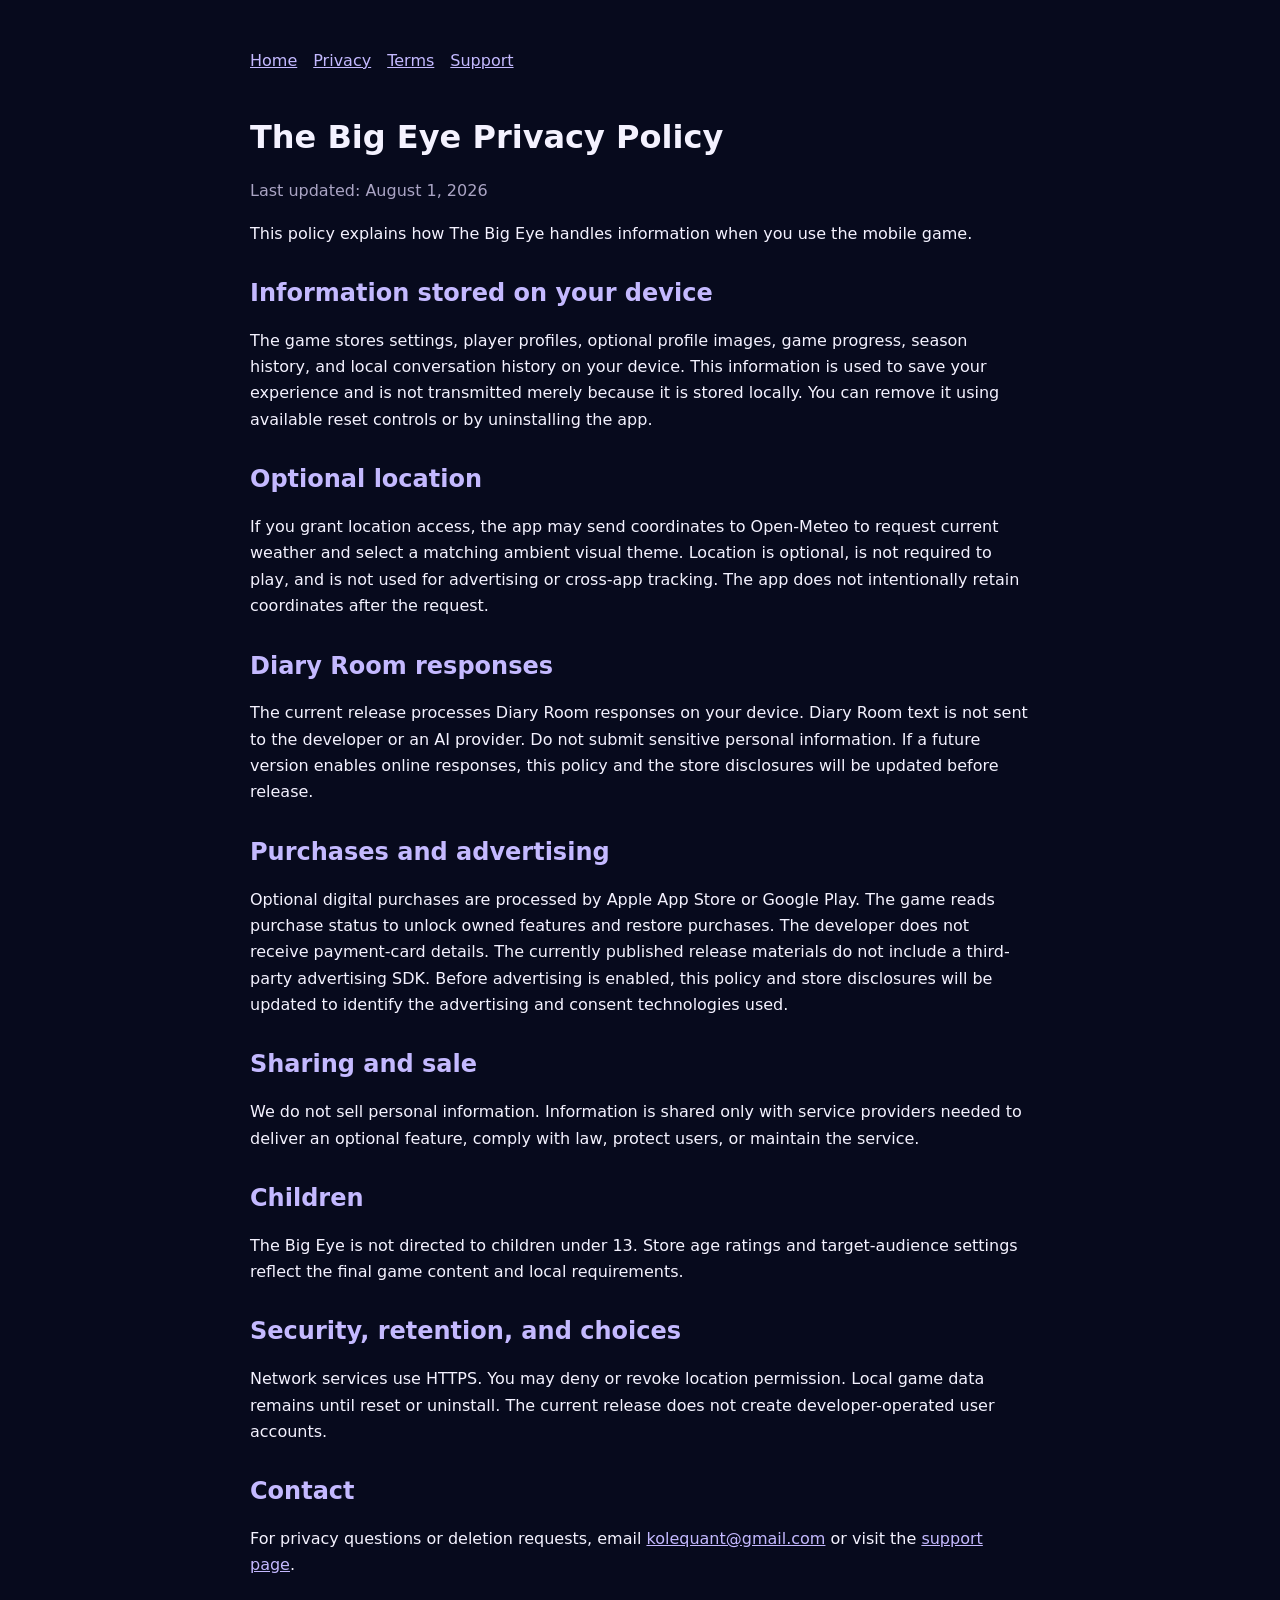
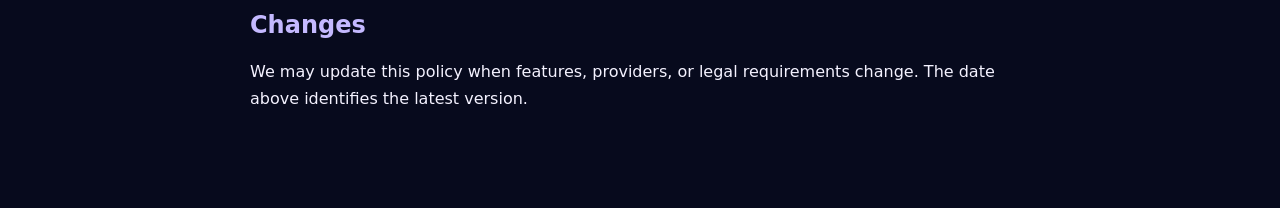
==== privacy-policy.html @ 2d13d963 "Add privacy-policy.html" ====
<!doctype html><html lang="en"><head><meta charset="utf-8"><meta name="viewport" content="width=device-width,initial-scale=1"><title>The Big Eye Privacy Policy</title><link rel="stylesheet" href="./styles.css"></head><body><main><nav aria-label="Legal and support"><a href="./index.html">Home</a><a href="./privacy-policy.html">Privacy</a><a href="./terms-of-use.html">Terms</a><a href="./support.html">Support</a></nav><h1>The Big Eye Privacy Policy</h1><p class="updated">Last updated: August 1, 2026</p><p>This policy explains how The Big Eye handles information when you use the mobile game.</p><h2>Information stored on your device</h2><p>The game stores settings, player profiles, optional profile images, game progress, season history, and local conversation history on your device. This information is used to save your experience and is not transmitted merely because it is stored locally. You can remove it using available reset controls or by uninstalling the app.</p><h2>Optional location</h2><p>If you grant location access, the app may send coordinates to Open-Meteo to request current weather and select a matching ambient visual theme. Location is optional, is not required to play, and is not used for advertising or cross-app tracking. The app does not intentionally retain coordinates after the request.</p><h2>Diary Room responses</h2><p>The current release processes Diary Room responses on your device. Diary Room text is not sent to the developer or an AI provider. Do not submit sensitive personal information. If a future version enables online responses, this policy and the store disclosures will be updated before release.</p><h2>Purchases and advertising</h2><p>Optional digital purchases are processed by Apple App Store or Google Play. The game reads purchase status to unlock owned features and restore purchases. The developer does not receive payment-card details. The currently published release materials do not include a third-party advertising SDK. Before advertising is enabled, this policy and store disclosures will be updated to identify the advertising and consent technologies used.</p><h2>Sharing and sale</h2><p>We do not sell personal information. Information is shared only with service providers needed to deliver an optional feature, comply with law, protect users, or maintain the service.</p><h2>Children</h2><p>The Big Eye is not directed to children under 13. Store age ratings and target-audience settings reflect the final game content and local requirements.</p><h2>Security, retention, and choices</h2><p>Network services use HTTPS. You may deny or revoke location permission. Local game data remains until reset or uninstall. The current release does not create developer-operated user accounts.</p><h2>Contact</h2><p>For privacy questions or deletion requests, email <a href="mailto:kolequant@gmail.com">kolequant@gmail.com</a> or visit the <a href="./support.html">support page</a>.</p><h2>Changes</h2><p>We may update this policy when features, providers, or legal requirements change. The date above identifies the latest version.</p></main></body></html>
---- styles.css ----
:root{color-scheme:dark;font:16px/1.65 system-ui,-apple-system,BlinkMacSystemFont,"Segoe UI",sans-serif;background:#070a1d;color:#f4f2ff}*{box-sizing:border-box}body{margin:0}main{width:min(780px,calc(100% - 40px));margin:auto;padding:48px 0 80px}nav{display:flex;flex-wrap:wrap;gap:16px;margin-bottom:44px}a{color:#c4b9ff}h1,h2{line-height:1.2}h2{margin-top:2rem;color:#c4b9ff}.updated,.muted{color:#aaa4c4}.card{padding:20px;border:1px solid #312c55;border-radius:16px;background:#10142c;margin:18px 0}.button{display:inline-block;padding:10px 16px;border-radius:999px;background:#6f57d9;color:white;text-decoration:none;font-weight:700}
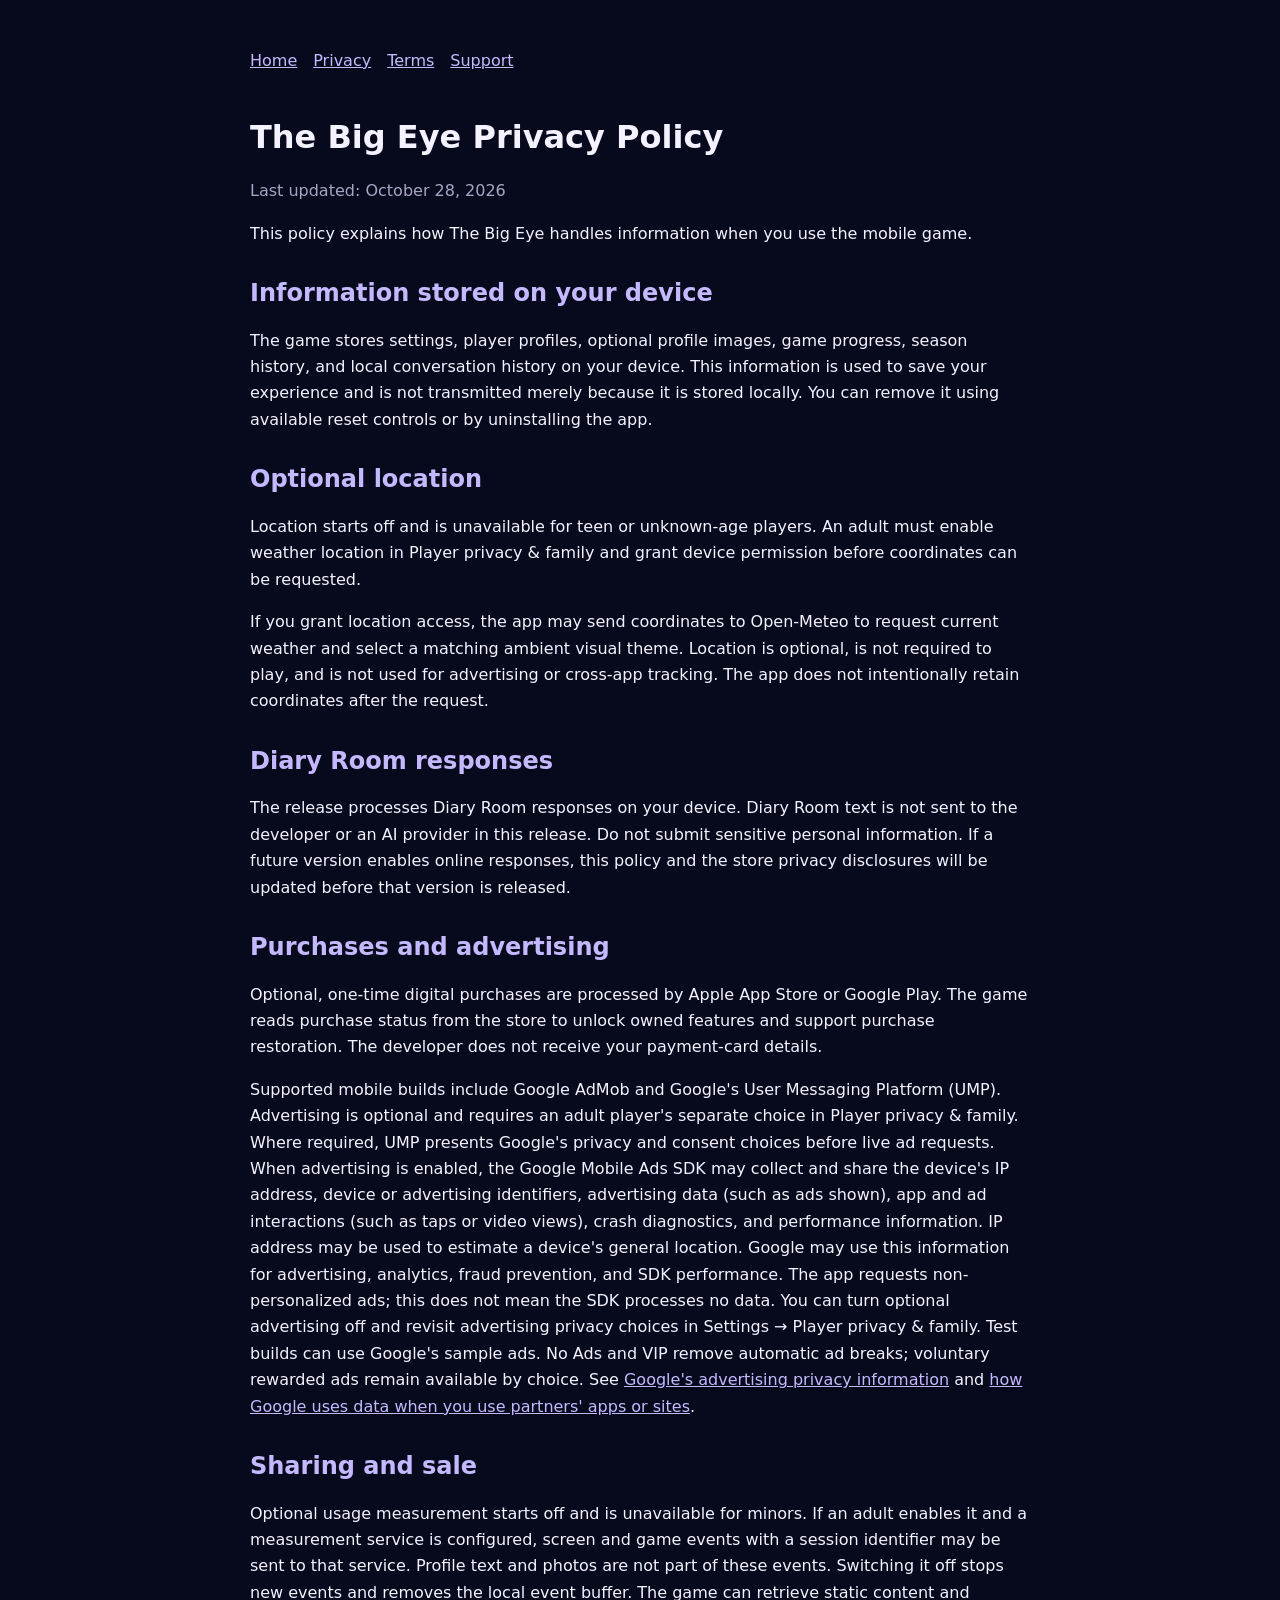
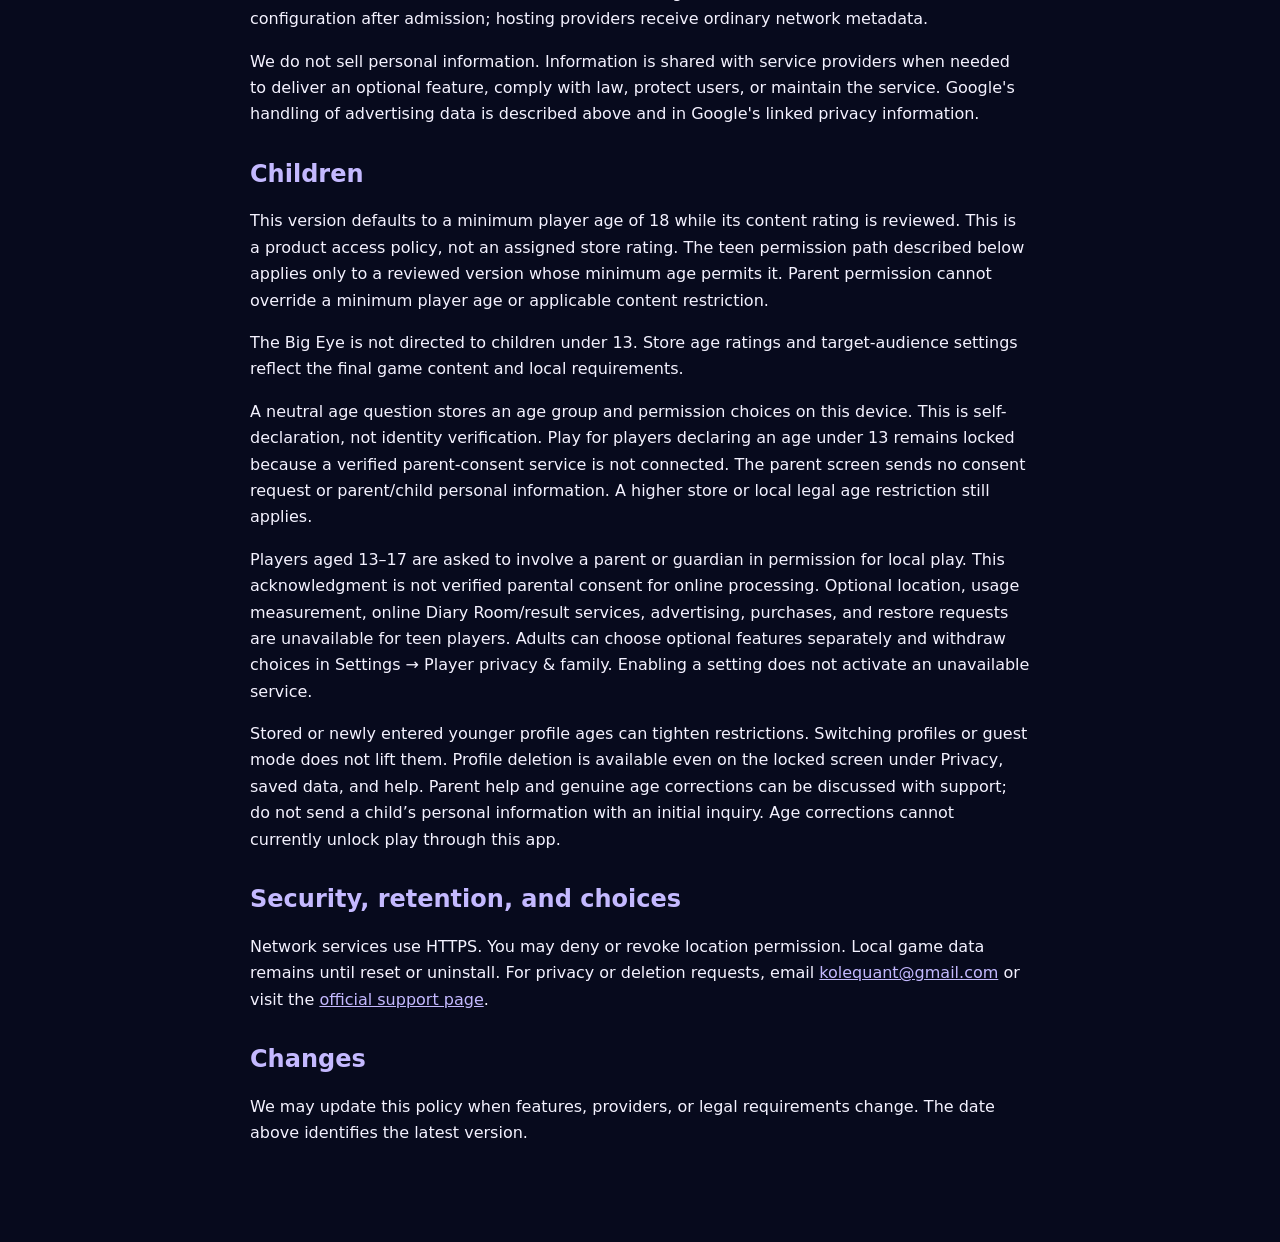
==== commit eefa9e79: "Update privacy policy for AdMob and UMP" ====
--- a/privacy-policy.html
+++ b/privacy-policy.html
@@ -1 +1,140 @@
-<!doctype html><html lang="en"><head><meta charset="utf-8"><meta name="viewport" content="width=device-width,initial-scale=1"><title>The Big Eye Privacy Policy</title><link rel="stylesheet" href="./styles.css"></head><body><main><nav aria-label="Legal and support"><a href="./index.html">Home</a><a href="./privacy-policy.html">Privacy</a><a href="./terms-of-use.html">Terms</a><a href="./support.html">Support</a></nav><h1>The Big Eye Privacy Policy</h1><p class="updated">Last updated: August 1, 2026</p><p>This policy explains how The Big Eye handles information when you use the mobile game.</p><h2>Information stored on your device</h2><p>The game stores settings, player profiles, optional profile images, game progress, season history, and local conversation history on your device. This information is used to save your experience and is not transmitted merely because it is stored locally. You can remove it using available reset controls or by uninstalling the app.</p><h2>Optional location</h2><p>If you grant location access, the app may send coordinates to Open-Meteo to request current weather and select a matching ambient visual theme. Location is optional, is not required to play, and is not used for advertising or cross-app tracking. The app does not intentionally retain coordinates after the request.</p><h2>Diary Room responses</h2><p>The current release processes Diary Room responses on your device. Diary Room text is not sent to the developer or an AI provider. Do not submit sensitive personal information. If a future version enables online responses, this policy and the store disclosures will be updated before release.</p><h2>Purchases and advertising</h2><p>Optional digital purchases are processed by Apple App Store or Google Play. The game reads purchase status to unlock owned features and restore purchases. The developer does not receive payment-card details. The currently published release materials do not include a third-party advertising SDK. Before advertising is enabled, this policy and store disclosures will be updated to identify the advertising and consent technologies used.</p><h2>Sharing and sale</h2><p>We do not sell personal information. Information is shared only with service providers needed to deliver an optional feature, comply with law, protect users, or maintain the service.</p><h2>Children</h2><p>The Big Eye is not directed to children under 13. Store age ratings and target-audience settings reflect the final game content and local requirements.</p><h2>Security, retention, and choices</h2><p>Network services use HTTPS. You may deny or revoke location permission. Local game data remains until reset or uninstall. The current release does not create developer-operated user accounts.</p><h2>Contact</h2><p>For privacy questions or deletion requests, email <a href="mailto:kolequant@gmail.com">kolequant@gmail.com</a> or visit the <a href="./support.html">support page</a>.</p><h2>Changes</h2><p>We may update this policy when features, providers, or legal requirements change. The date above identifies the latest version.</p></main></body></html>+<!doctype html>
+<html lang="en">
+  <head>
+    <meta charset="utf-8" />
+    <meta name="viewport" content="width=device-width, initial-scale=1" />
+    <title>The Big Eye Privacy Policy</title>
+    <link rel="stylesheet" href="./styles.css" />
+  </head>
+  <body>
+    <main>
+      <nav aria-label="Legal and support">
+        <a href="./index.html">Home</a>
+        <a href="./privacy-policy.html">Privacy</a>
+        <a href="./terms-of-use.html">Terms</a>
+        <a href="./support.html">Support</a>
+      </nav>
+
+      <h1>The Big Eye Privacy Policy</h1>
+      <p class="updated">Last updated: October 28, 2026</p>
+      <p>This policy explains how The Big Eye handles information when you use the mobile game.</p>
+
+      <h2>Information stored on your device</h2>
+      <p>
+        The game stores settings, player profiles, optional profile images, game progress, season
+        history, and local conversation history on your device. This information is used to save
+        your experience and is not transmitted merely because it is stored locally. You can remove
+        it using available reset controls or by uninstalling the app.
+      </p>
+
+      <h2>Optional location</h2>
+      <p>
+        Location starts off and is unavailable for teen or unknown-age players. An adult must enable
+        weather location in Player privacy &amp; family and grant device permission before
+        coordinates can be requested.
+      </p>
+      <p>
+        If you grant location access, the app may send coordinates to Open-Meteo to request current
+        weather and select a matching ambient visual theme. Location is optional, is not required to
+        play, and is not used for advertising or cross-app tracking. The app does not intentionally
+        retain coordinates after the request.
+      </p>
+
+      <h2>Diary Room responses</h2>
+      <p>
+        The release processes Diary Room responses on your device. Diary Room text is not sent to
+        the developer or an AI provider in this release. Do not submit sensitive personal
+        information. If a future version enables online responses, this policy and the store privacy
+        disclosures will be updated before that version is released.
+      </p>
+
+      <h2>Purchases and advertising</h2>
+      <p>
+        Optional, one-time digital purchases are processed by Apple App Store or Google Play. The
+        game reads purchase status from the store to unlock owned features and support purchase
+        restoration. The developer does not receive your payment-card details.
+      </p>
+      <p>
+        Supported mobile builds include Google AdMob and Google's User Messaging Platform (UMP).
+        Advertising is optional and requires an adult player's separate choice in Player privacy
+        &amp; family. Where required, UMP presents Google's privacy and consent choices before live
+        ad requests. When advertising is enabled, the Google Mobile Ads SDK may collect and share
+        the device's IP address, device or advertising identifiers, advertising data (such as ads
+        shown), app and ad interactions (such as taps or video views), crash diagnostics, and
+        performance information. IP address may be used to estimate a device's general location.
+        Google may use this information for advertising, analytics, fraud prevention, and SDK
+        performance. The app requests non-personalized ads; this does not mean the SDK processes no
+        data. You can turn optional advertising off and revisit advertising privacy choices in
+        Settings → Player privacy &amp; family. Test builds can use Google's sample ads. No Ads and
+        VIP remove automatic ad breaks; voluntary rewarded ads remain available by choice. See
+        <a href="https://policies.google.com/technologies/ads">Google's advertising privacy information</a>
+        and
+        <a href="https://policies.google.com/technologies/partner-sites">how Google uses data when you use partners' apps or sites</a>.
+      </p>
+
+      <h2>Sharing and sale</h2>
+      <p>
+        Optional usage measurement starts off and is unavailable for minors. If an adult enables it
+        and a measurement service is configured, screen and game events with a session identifier
+        may be sent to that service. Profile text and photos are not part of these events. Switching
+        it off stops new events and removes the local event buffer. The game can retrieve static
+        content and configuration after admission; hosting providers receive ordinary network
+        metadata.
+      </p>
+      <p>
+        We do not sell personal information. Information is shared with service providers when
+        needed to deliver an optional feature, comply with law, protect users, or maintain the
+        service. Google's handling of advertising data is described above and in Google's linked
+        privacy information.
+      </p>
+
+      <h2>Children</h2>
+      <p>
+        This version defaults to a minimum player age of 18 while its content rating is reviewed.
+        This is a product access policy, not an assigned store rating. The teen permission path
+        described below applies only to a reviewed version whose minimum age permits it. Parent
+        permission cannot override a minimum player age or applicable content restriction.
+      </p>
+      <p>
+        The Big Eye is not directed to children under 13. Store age ratings and target-audience
+        settings reflect the final game content and local requirements.
+      </p>
+      <p>
+        A neutral age question stores an age group and permission choices on this device. This is
+        self-declaration, not identity verification. Play for players declaring an age under 13
+        remains locked because a verified parent-consent service is not connected. The parent screen
+        sends no consent request or parent/child personal information. A higher store or local legal
+        age restriction still applies.
+      </p>
+      <p>
+        Players aged 13–17 are asked to involve a parent or guardian in permission for local play.
+        This acknowledgment is not verified parental consent for online processing. Optional
+        location, usage measurement, online Diary Room/result services, advertising, purchases, and
+        restore requests are unavailable for teen players. Adults can choose optional features
+        separately and withdraw choices in Settings → Player privacy &amp; family. Enabling a
+        setting does not activate an unavailable service.
+      </p>
+      <p>
+        Stored or newly entered younger profile ages can tighten restrictions. Switching profiles or
+        guest mode does not lift them. Profile deletion is available even on the locked screen under
+        Privacy, saved data, and help. Parent help and genuine age corrections can be discussed with
+        support; do not send a child’s personal information with an initial inquiry. Age corrections
+        cannot currently unlock play through this app.
+      </p>
+
+      <h2>Security, retention, and choices</h2>
+      <p>
+        Network services use HTTPS. You may deny or revoke location permission. Local game data
+        remains until reset or uninstall. For privacy or deletion requests, email
+        <a href="mailto:kolequant@gmail.com">kolequant@gmail.com</a> or visit the
+        <a href="https://georgi-cole.github.io/big-eye-legal/support.html">official support page</a>.
+      </p>
+
+      <h2>Changes</h2>
+      <p>
+        We may update this policy when features, providers, or legal requirements change. The date
+        above identifies the latest version.
+      </p>
+    </main>
+  </body>
+</html>
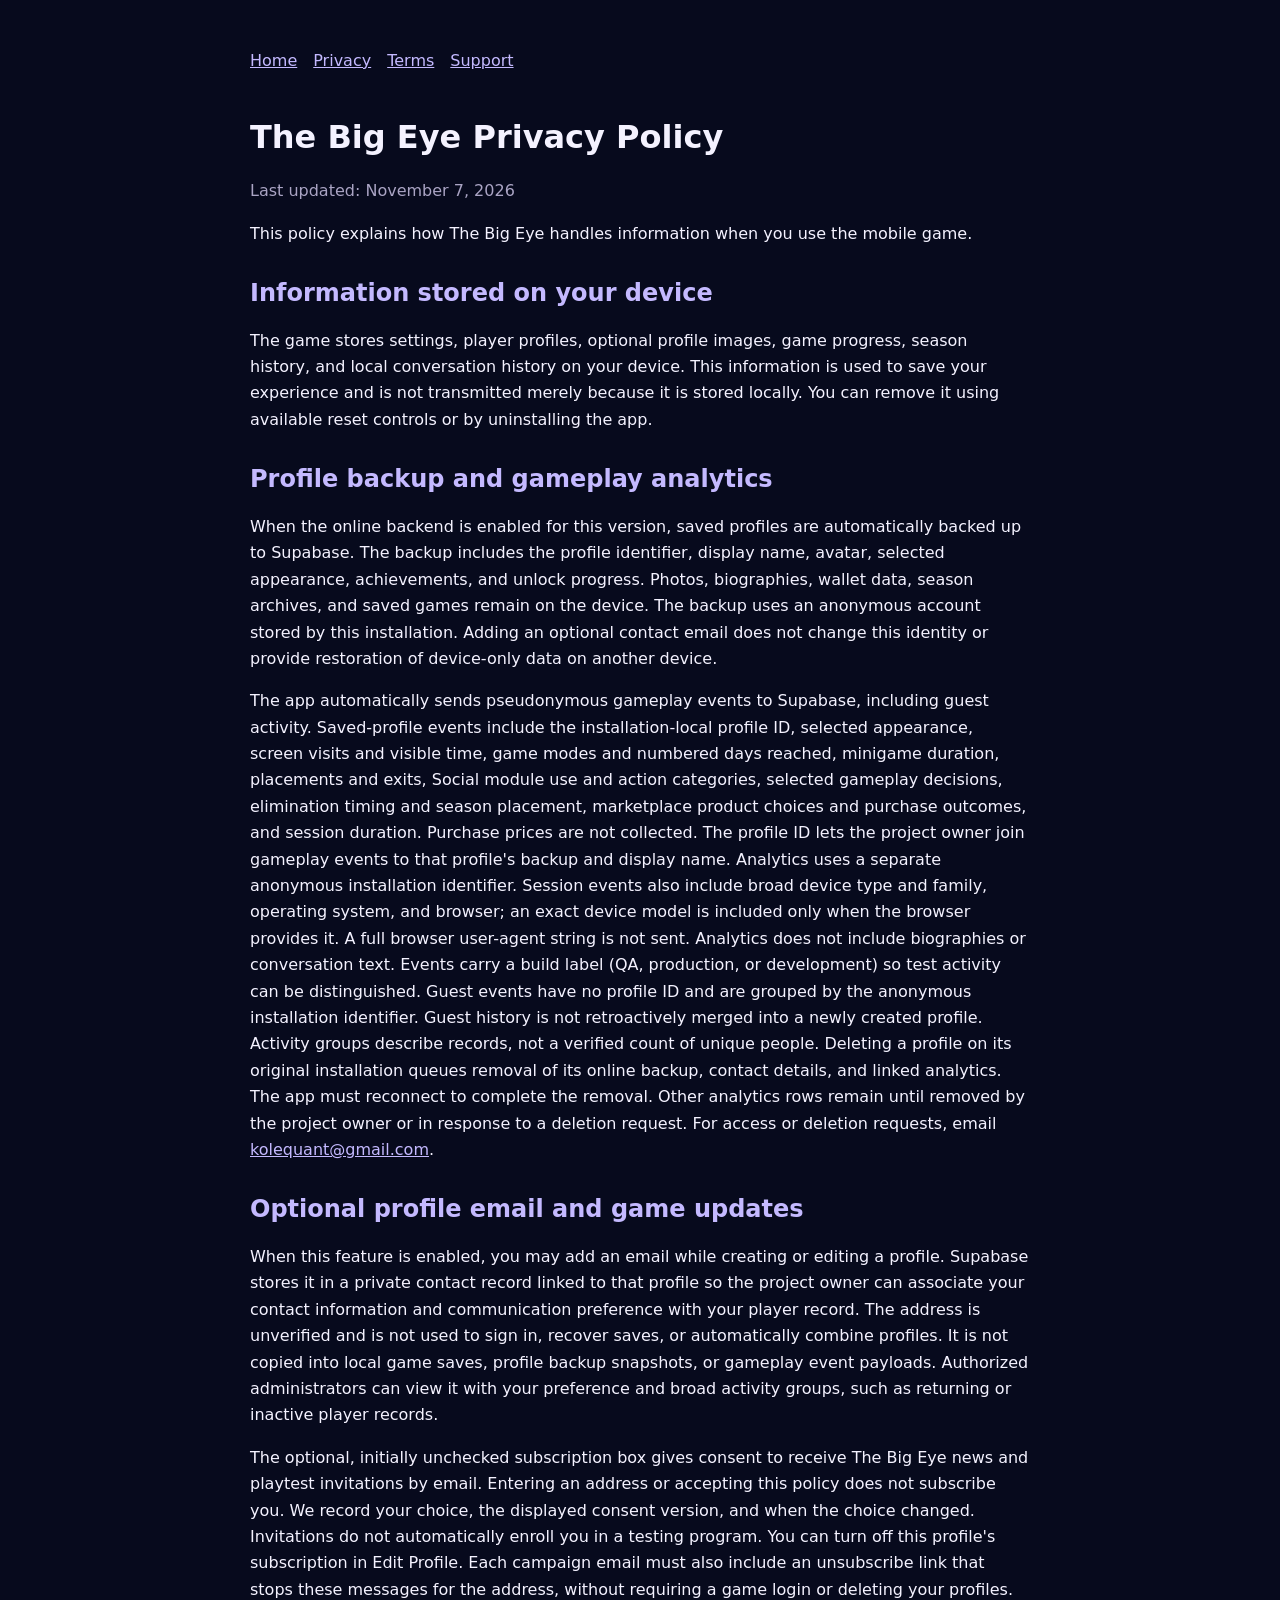
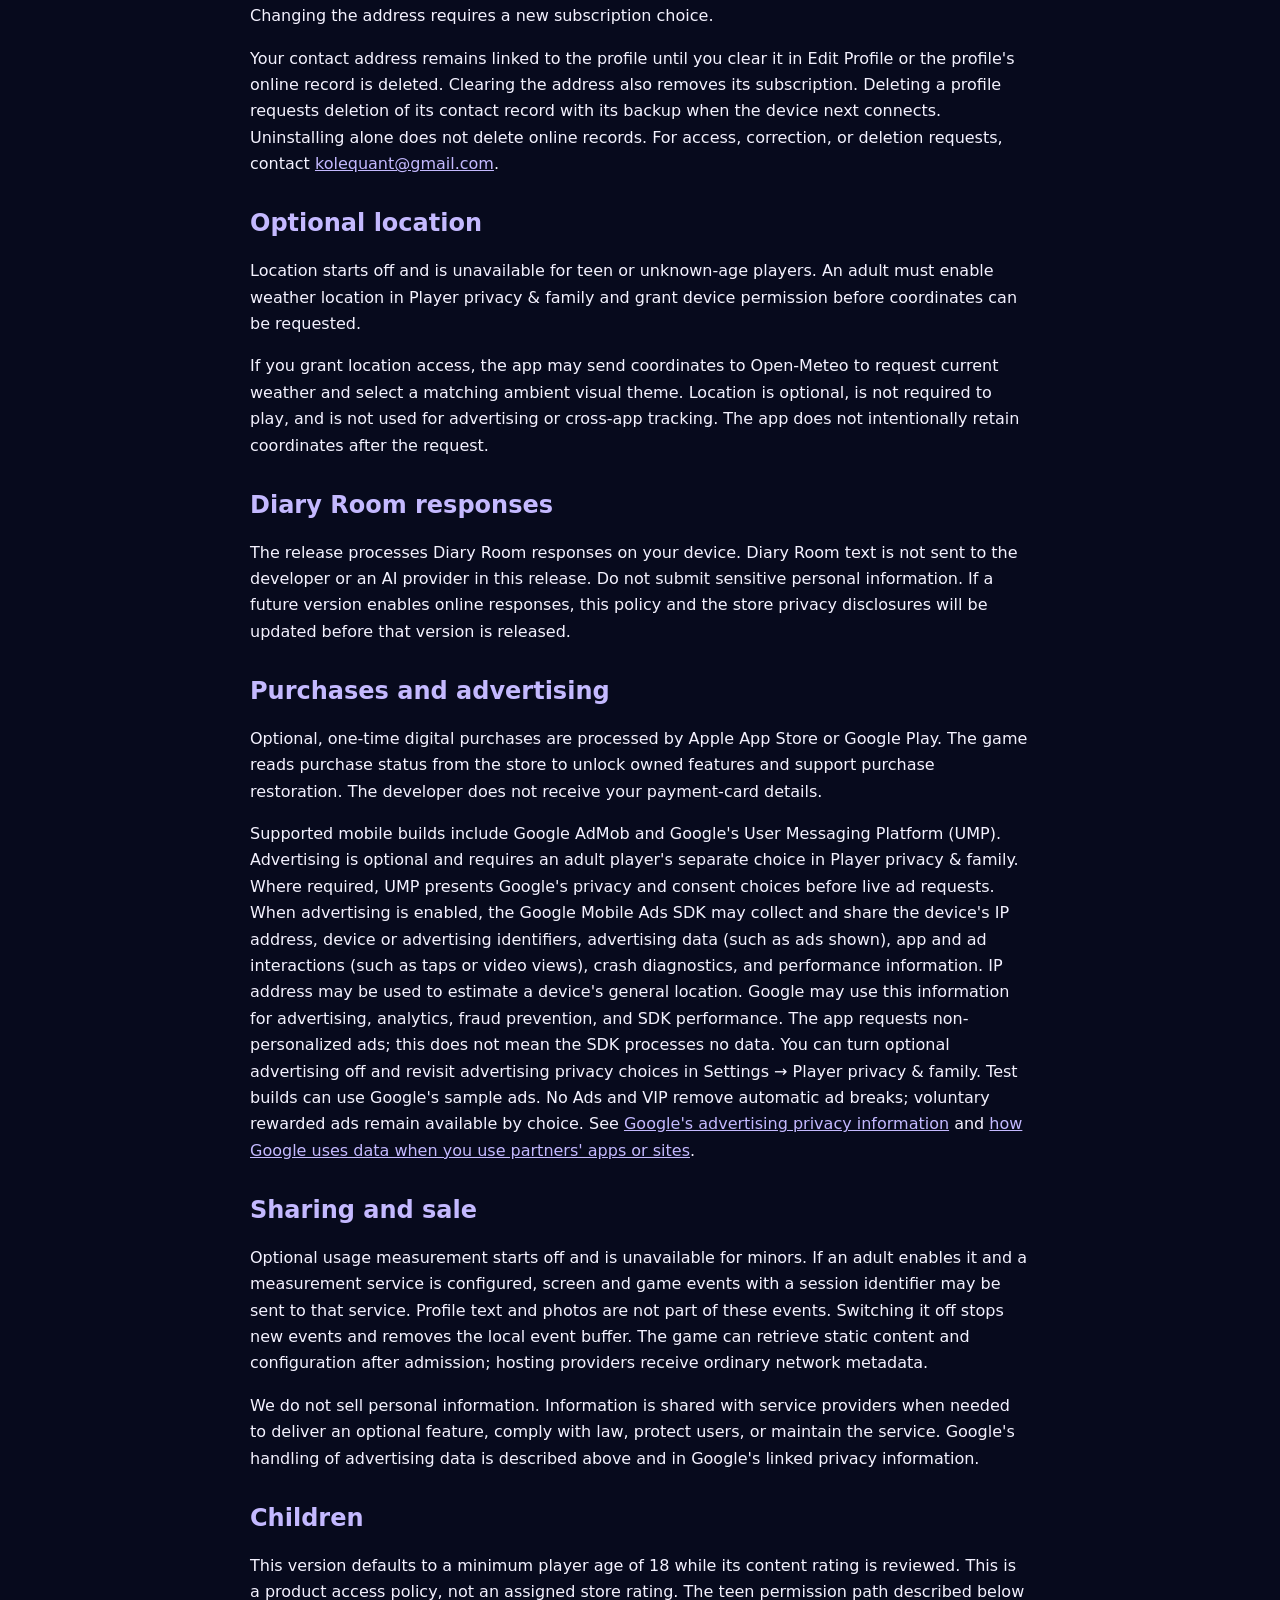
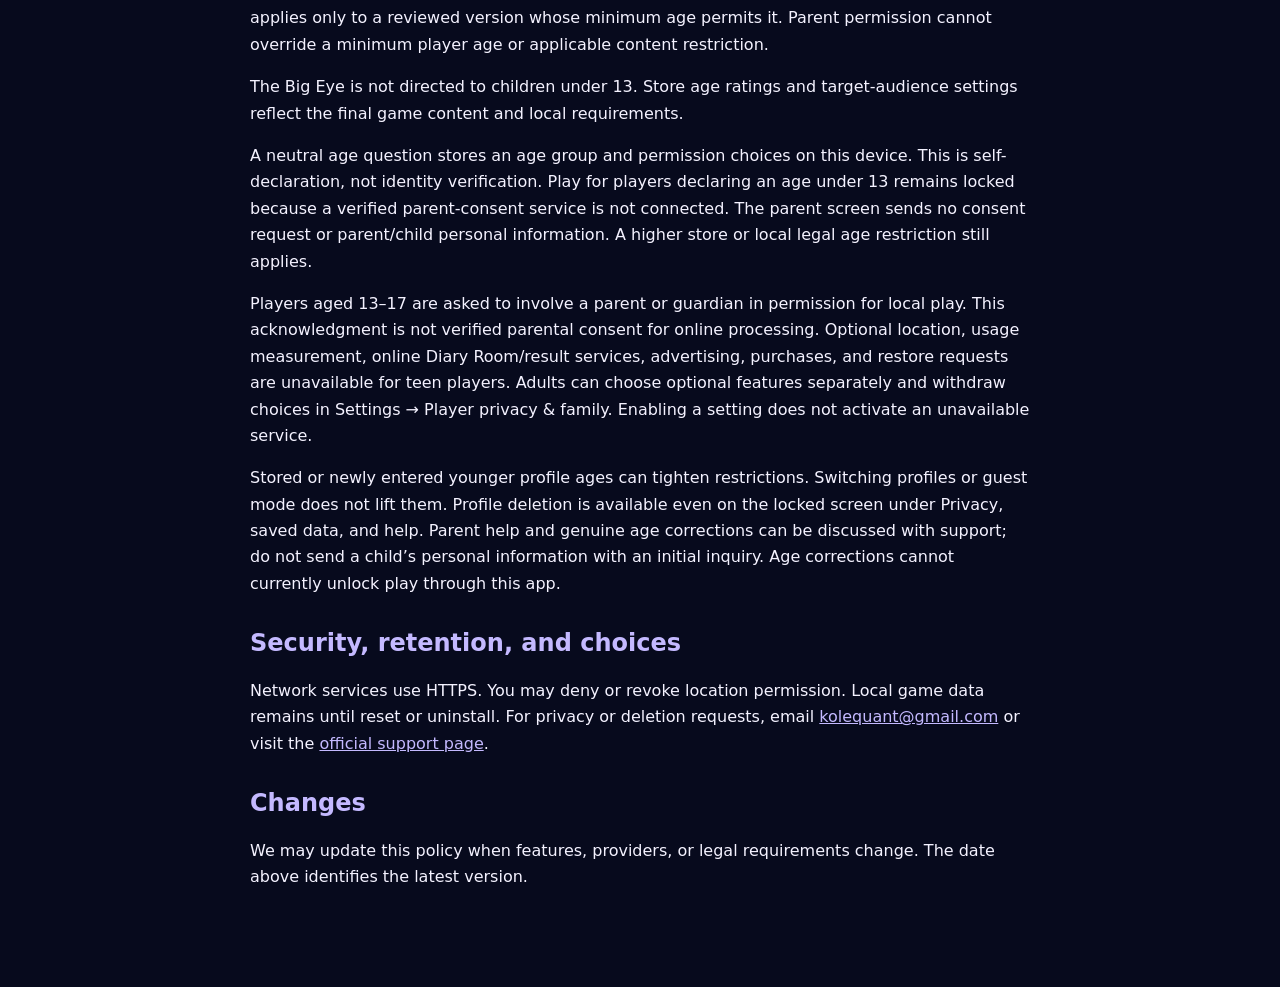
==== commit c7654eed: "Disclose cloud profile backups and optional contact preferences" ====
--- a/privacy-policy.html
+++ b/privacy-policy.html
@@ -16,7 +16,7 @@
       </nav>
 
       <h1>The Big Eye Privacy Policy</h1>
-      <p class="updated">Last updated: October 28, 2026</p>
+      <p class="updated">Last updated: November 7, 2026</p>
       <p>This policy explains how The Big Eye handles information when you use the mobile game.</p>
 
       <h2>Information stored on your device</h2>
@@ -27,6 +27,62 @@
         it using available reset controls or by uninstalling the app.
       </p>
 
+      <h2>Profile backup and gameplay analytics</h2>
+      <p>
+        When the online backend is enabled for this version, saved profiles are automatically backed
+        up to Supabase. The backup includes the profile identifier, display name, avatar, selected
+        appearance, achievements, and unlock progress. Photos, biographies, wallet data, season
+        archives, and saved games remain on the device. The backup uses an anonymous account stored
+        by this installation. Adding an optional contact email does not change this identity or
+        provide restoration of device-only data on another device.
+      </p>
+      <p>
+        The app automatically sends pseudonymous gameplay events to Supabase, including guest
+        activity. Saved-profile events include the installation-local profile ID, selected
+        appearance, screen visits and visible time, game modes and numbered days reached, minigame
+        duration, placements and exits, Social module use and action categories, selected gameplay
+        decisions, elimination timing and season placement, marketplace product choices and purchase
+        outcomes, and session duration. Purchase prices are not collected. The profile ID lets the
+        project owner join gameplay events to that profile's backup and display name. Analytics uses
+        a separate anonymous installation identifier. Session events also include broad device type
+        and family, operating system, and browser; an exact device model is included only when the
+        browser provides it. A full browser user-agent string is not sent. Analytics does not
+        include biographies or conversation text. Events carry a build label (QA, production, or
+        development) so test activity can be distinguished. Guest events have no profile ID and are
+        grouped by the anonymous installation identifier. Guest history is not retroactively merged
+        into a newly created profile. Activity groups describe records, not a verified count of
+        unique people. Deleting a profile on its original installation queues removal of its online
+        backup, contact details, and linked analytics. The app must reconnect to complete the
+        removal. Other analytics rows remain until removed by the project owner or in response to a
+        deletion request. For access or deletion requests, email
+        <a href="mailto:kolequant@gmail.com">kolequant@gmail.com</a>.
+      </p>
+      <h2>Optional profile email and game updates</h2>
+      <p>
+        When this feature is enabled, you may add an email while creating or editing a profile.
+        Supabase stores it in a private contact record linked to that profile so the project owner
+        can associate your contact information and communication preference with your player record.
+        The address is unverified and is not used to sign in, recover saves, or automatically
+        combine profiles. It is not copied into local game saves, profile backup snapshots, or
+        gameplay event payloads. Authorized administrators can view it with your preference and
+        broad activity groups, such as returning or inactive player records.
+      </p>
+      <p>
+        The optional, initially unchecked subscription box gives consent to receive The Big Eye news
+        and playtest invitations by email. Entering an address or accepting this policy does not
+        subscribe you. We record your choice, the displayed consent version, and when the choice
+        changed. Invitations do not automatically enroll you in a testing program. You can turn off
+        this profile's subscription in Edit Profile. Each campaign email must also include an
+        unsubscribe link that stops these messages for the address, without requiring a game login
+        or deleting your profiles. Changing the address requires a new subscription choice.
+      </p>
+      <p>
+        Your contact address remains linked to the profile until you clear it in Edit Profile or the
+        profile's online record is deleted. Clearing the address also removes its subscription.
+        Deleting a profile requests deletion of its contact record with its backup when the device
+        next connects. Uninstalling alone does not delete online records. For access, correction, or
+        deletion requests, contact <a href="mailto:kolequant@gmail.com">kolequant@gmail.com</a>.
+      </p>
       <h2>Optional location</h2>
       <p>
         Location starts off and is unavailable for teen or unknown-age players. An adult must enable
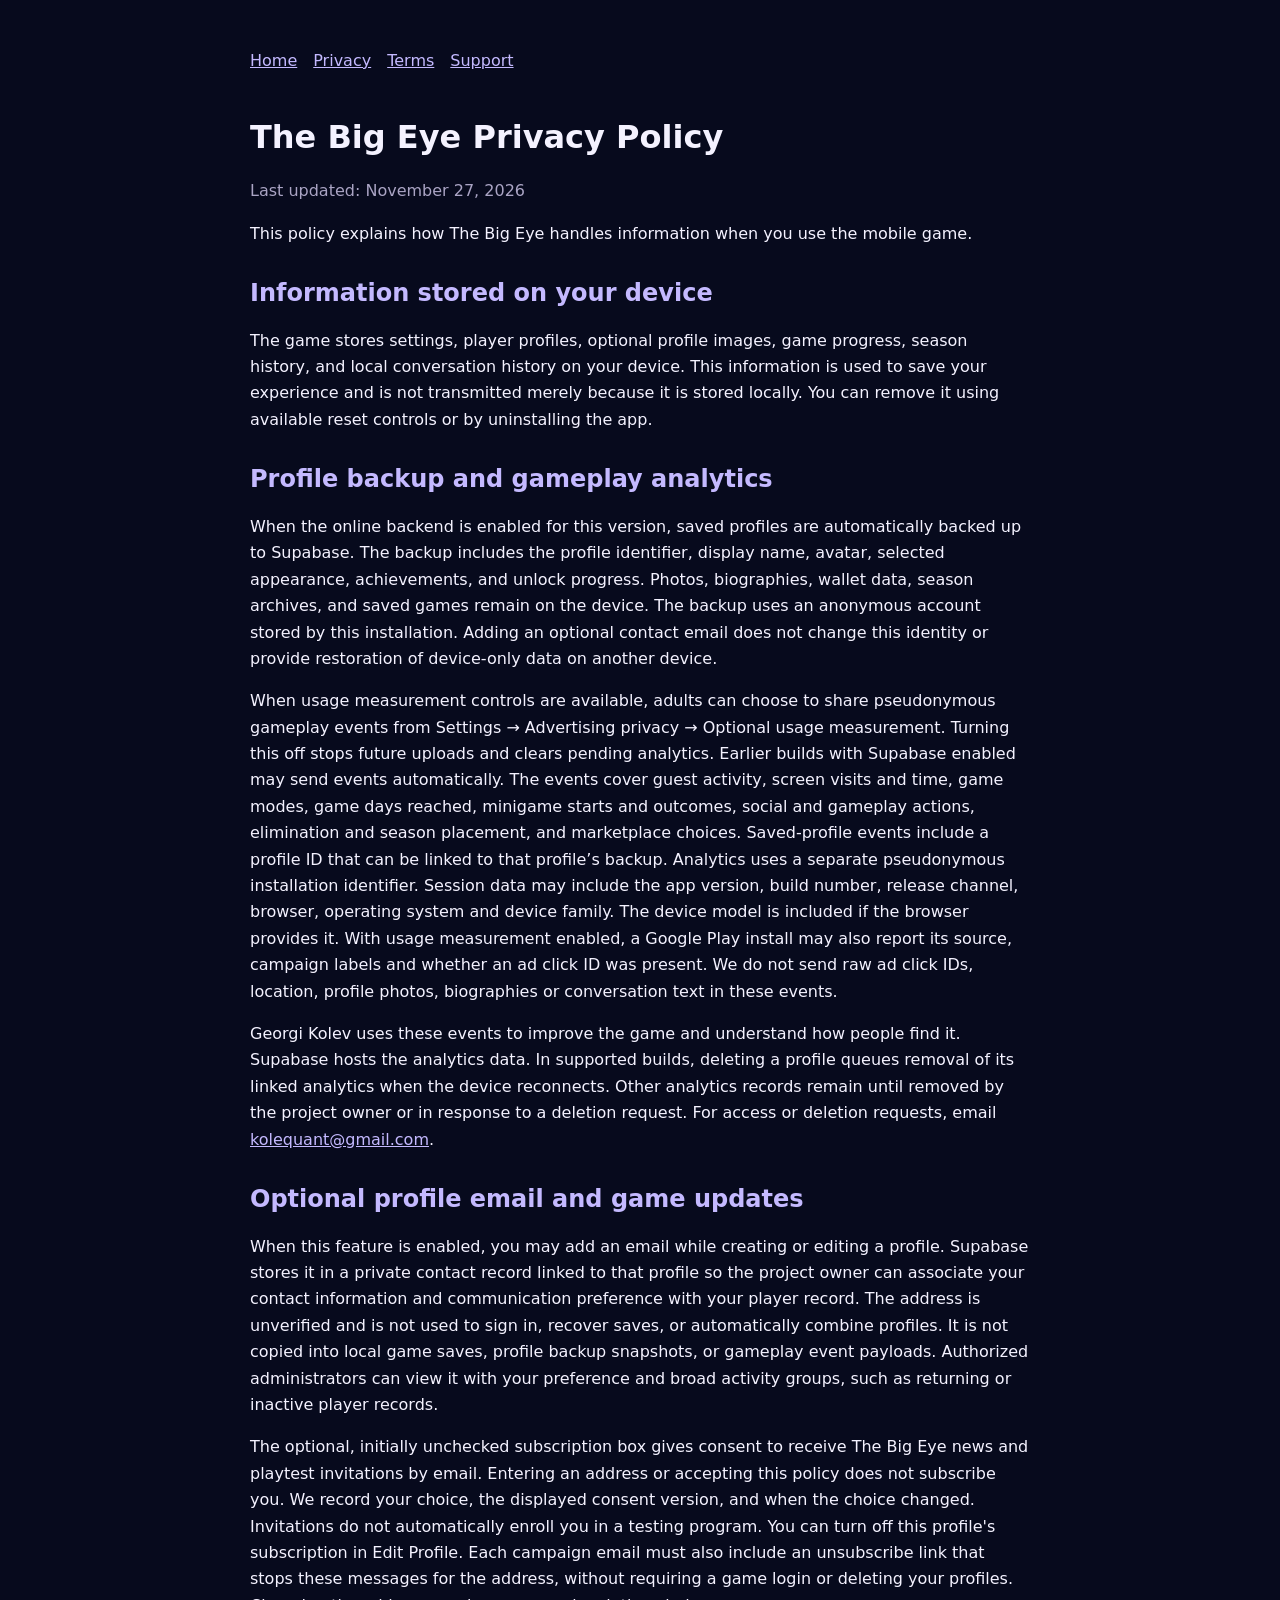
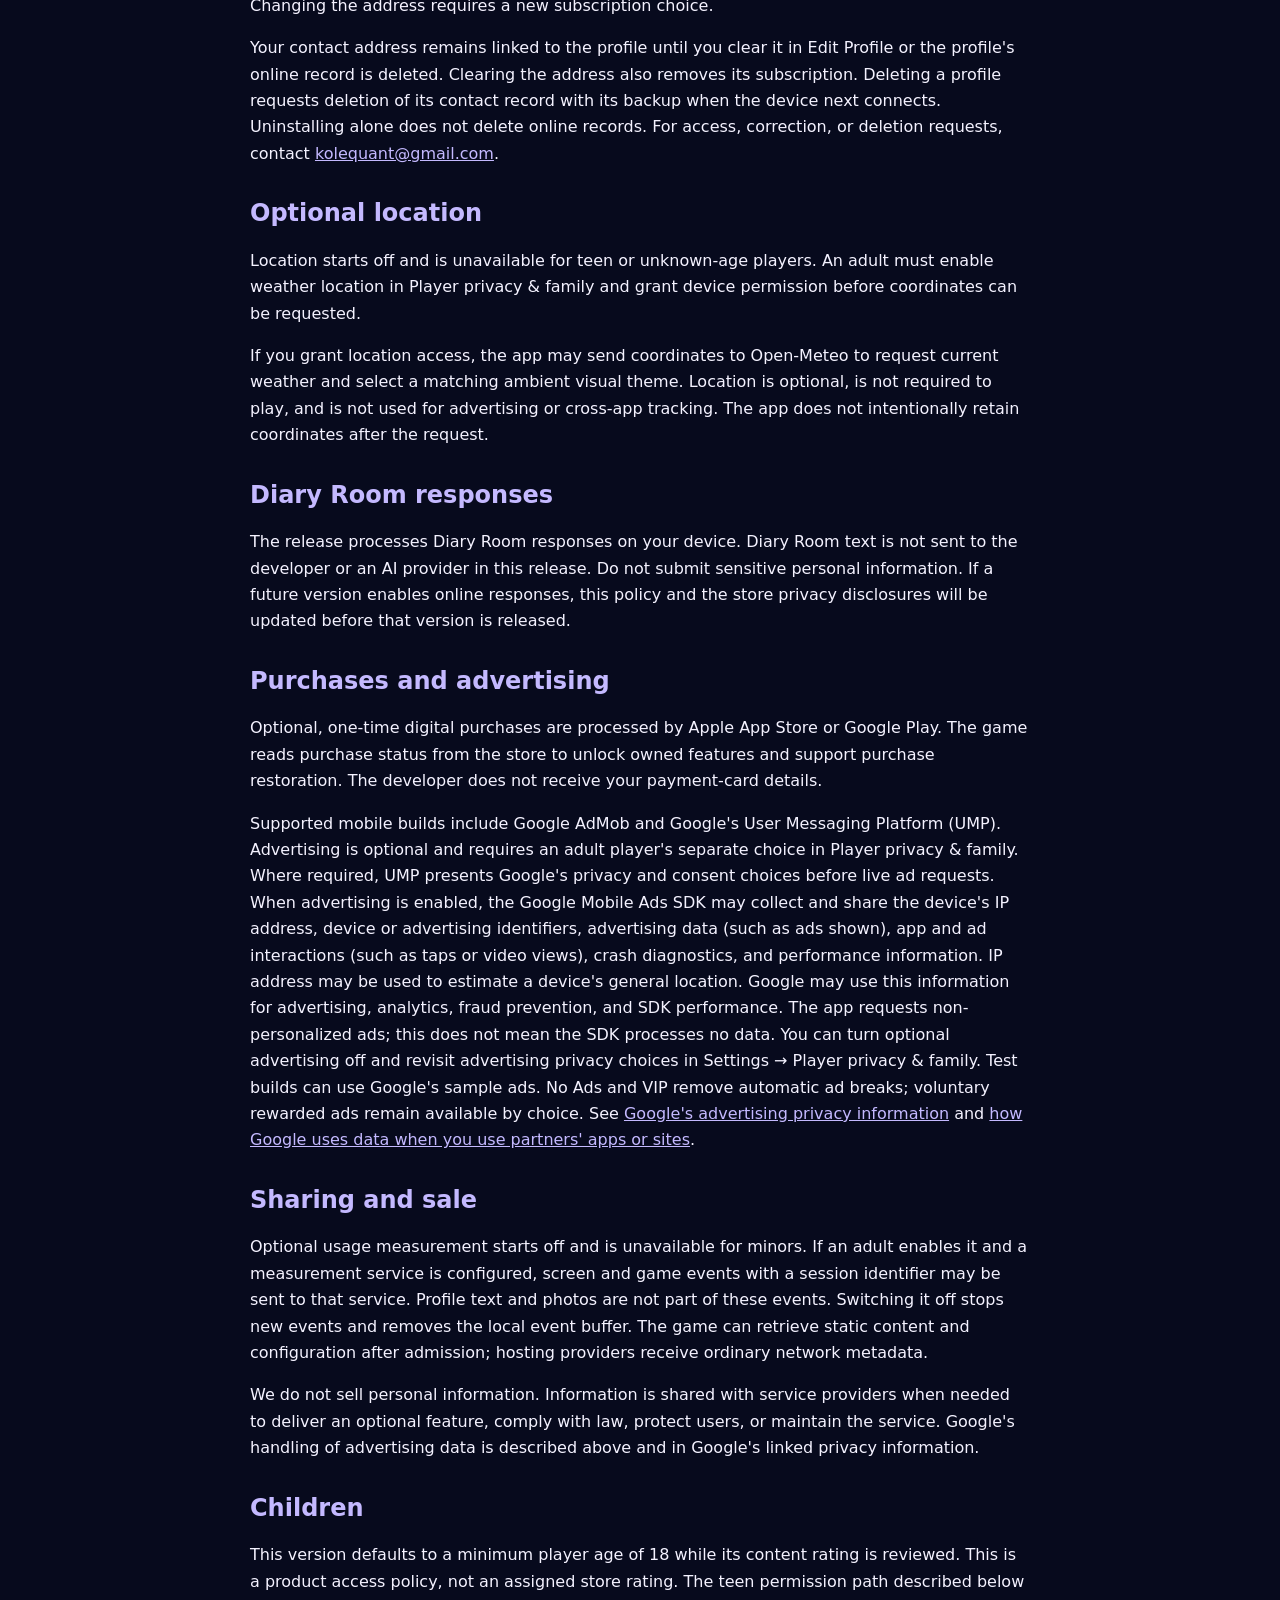
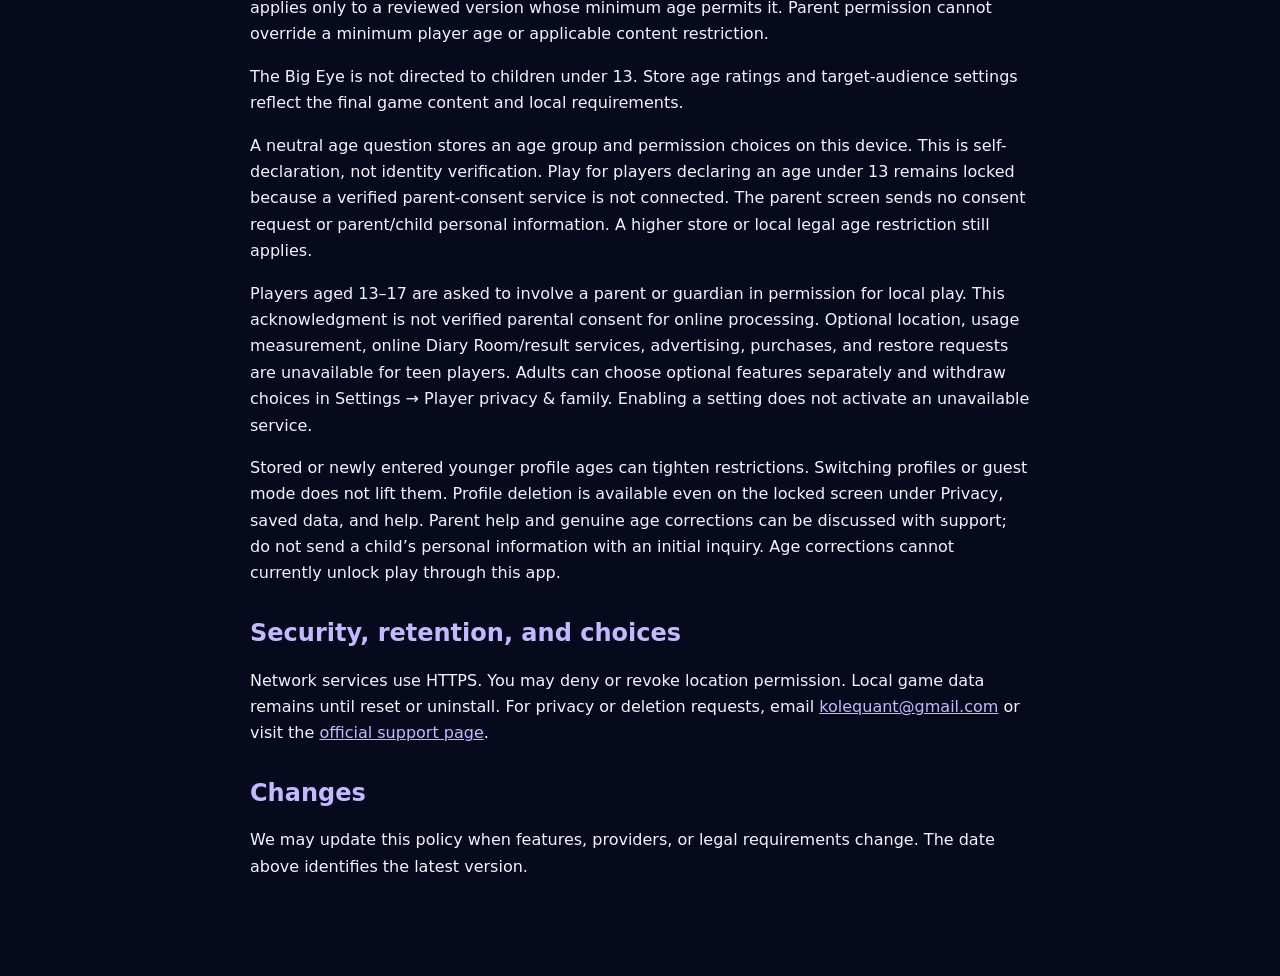
==== commit bc0c80d6: "Describe optional gameplay measurement and release labels" ====
--- a/privacy-policy.html
+++ b/privacy-policy.html
@@ -16,7 +16,7 @@
       </nav>
 
       <h1>The Big Eye Privacy Policy</h1>
-      <p class="updated">Last updated: November 7, 2026</p>
+      <p class="updated">Last updated: November 27, 2026</p>
       <p>This policy explains how The Big Eye handles information when you use the mobile game.</p>
 
       <h2>Information stored on your device</h2>
@@ -37,25 +37,26 @@
         provide restoration of device-only data on another device.
       </p>
       <p>
-        The app automatically sends pseudonymous gameplay events to Supabase, including guest
-        activity. Saved-profile events include the installation-local profile ID, selected
-        appearance, screen visits and visible time, game modes and numbered days reached, minigame
-        duration, placements and exits, Social module use and action categories, selected gameplay
-        decisions, elimination timing and season placement, marketplace product choices and purchase
-        outcomes, and session duration. Purchase prices are not collected. The profile ID lets the
-        project owner join gameplay events to that profile's backup and display name. Analytics uses
-        a separate anonymous installation identifier. Session events also include broad device type
-        and family, operating system, and browser; an exact device model is included only when the
-        browser provides it. A full browser user-agent string is not sent. Analytics does not
-        include biographies or conversation text. Events carry a build label (QA, production, or
-        development) so test activity can be distinguished. Guest events have no profile ID and are
-        grouped by the anonymous installation identifier. Guest history is not retroactively merged
-        into a newly created profile. Activity groups describe records, not a verified count of
-        unique people. Deleting a profile on its original installation queues removal of its online
-        backup, contact details, and linked analytics. The app must reconnect to complete the
-        removal. Other analytics rows remain until removed by the project owner or in response to a
-        deletion request. For access or deletion requests, email
-        <a href="mailto:kolequant@gmail.com">kolequant@gmail.com</a>.
+        When usage measurement controls are available, adults can choose to share pseudonymous
+        gameplay events from Settings → Advertising privacy → Optional usage measurement.
+        Turning this off stops future uploads and clears pending analytics. Earlier builds with
+        Supabase enabled may send events automatically. The events cover guest activity,
+        screen visits and time, game modes, game days reached, minigame starts and outcomes,
+        social and gameplay actions, elimination and season placement, and marketplace choices.
+        Saved-profile events include a profile ID that can be linked to that profile’s backup.
+        Analytics uses a separate pseudonymous installation identifier. Session data may include
+        the app version, build number, release channel, browser, operating system and device family.
+        The device model is included if the browser provides it. With usage measurement enabled,
+        a Google Play install may also report its source,
+        campaign labels and whether an ad click ID was present. We do not send raw ad click IDs,
+        location, profile photos, biographies or conversation text in these events.
+      </p>
+      <p>
+        Georgi Kolev uses these events to improve the game and understand how people find it.
+        Supabase hosts the analytics data. In supported builds, deleting a profile queues removal
+        of its linked analytics when the device reconnects. Other analytics records remain until
+        removed by the project owner or in response to a deletion request. For access or deletion
+        requests, email <a href="mailto:kolequant@gmail.com">kolequant@gmail.com</a>.
       </p>
       <h2>Optional profile email and game updates</h2>
       <p>
